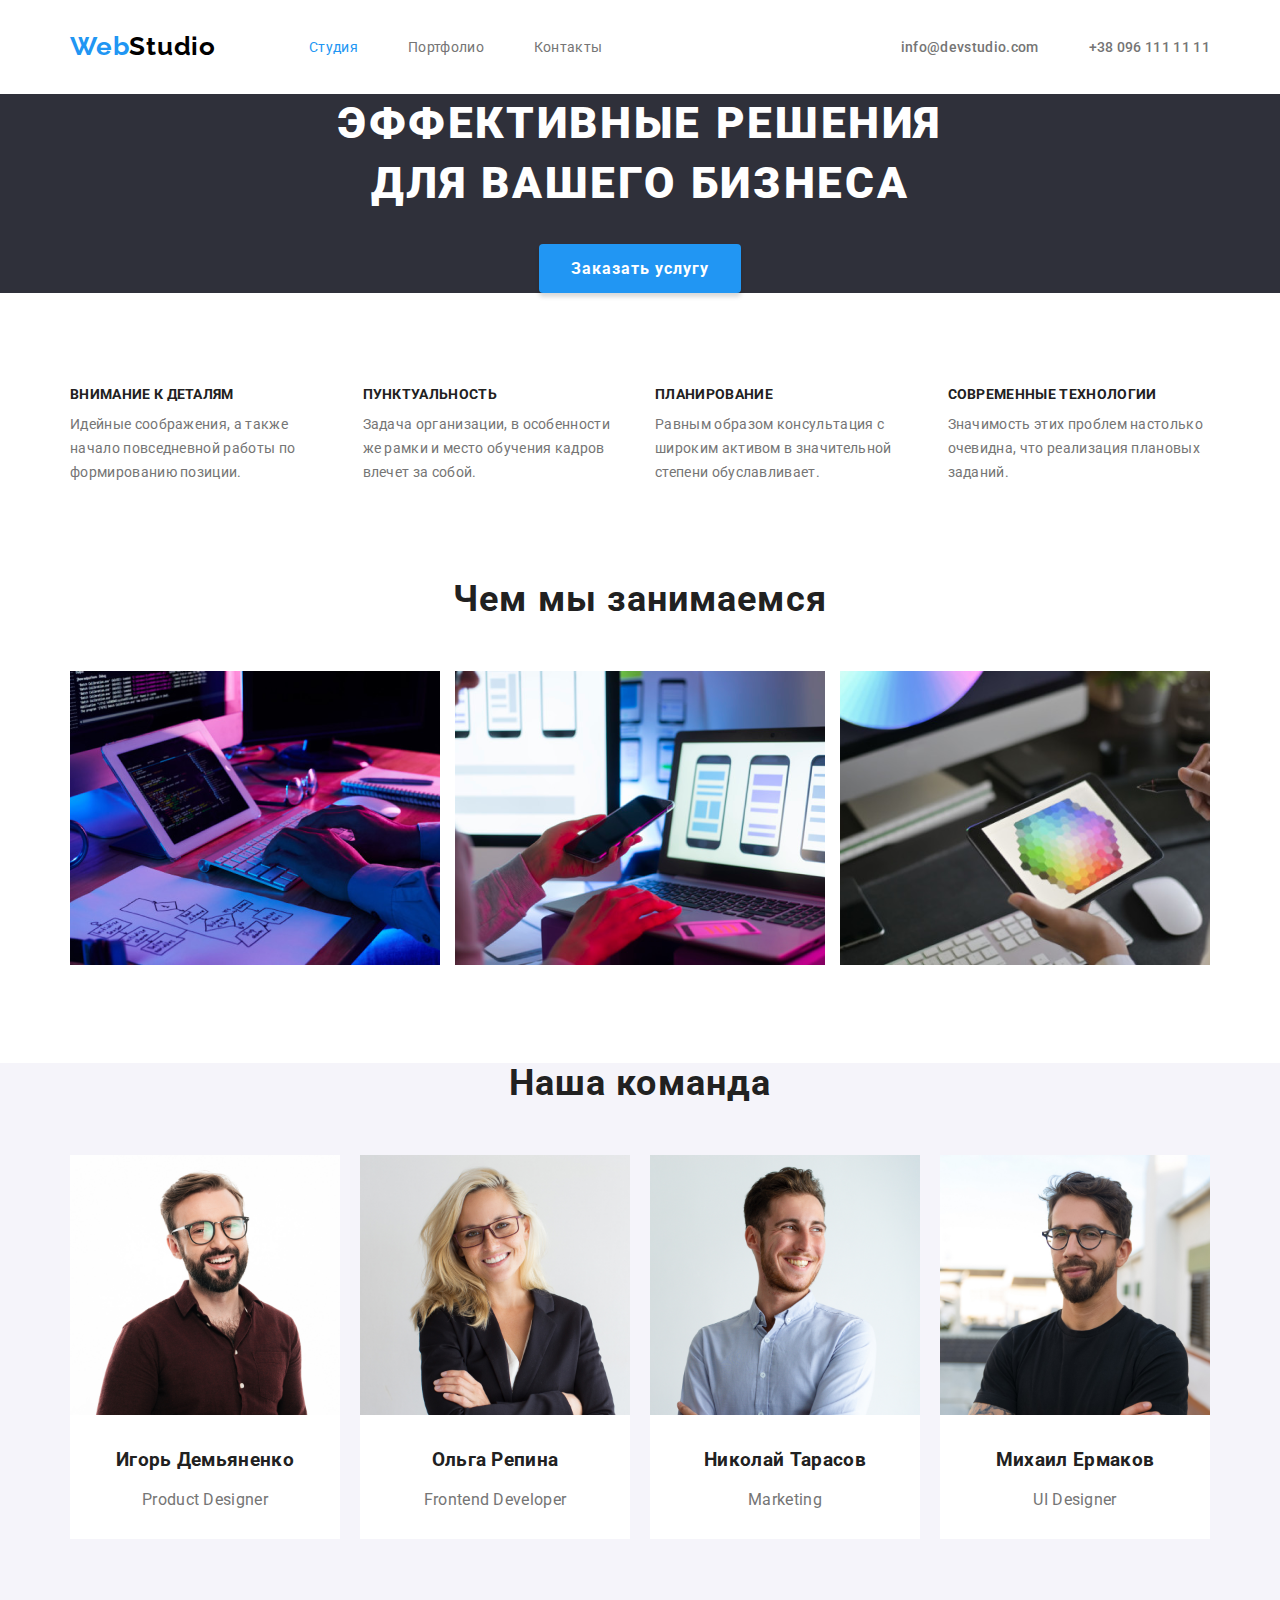
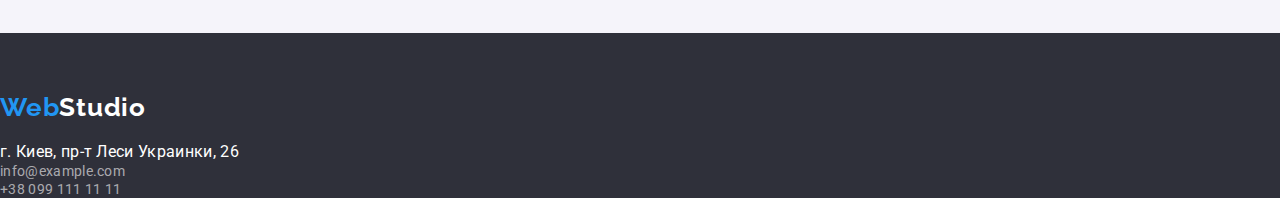
==== index.html @ 0a267958 "Клонирует файлы, добавляет стили, ставит флексы" ====
<!DOCTYPE html>
<html lang="ru">
<head>
    <meta charset="UTF-8">
    <meta name="viewport" content="width=device-width, initial-scale=1.0">
    <title>Главная страница</title>
    <link
    rel="stylesheet"
    href="https://cdnjs.cloudflare.com/ajax/libs/modern-normalize/0.7.0/modern-normalize.min.css"
    />    
    <link href="https://fonts.googleapis.com/css2?family=Raleway:wght@700&family=Roboto:wght@400;500;700;900&display=swap" rel="stylesheet">
    <link rel="stylesheet" href="./css/common.css">
    <link rel="stylesheet" href="./css/style.css">
</head>
<body class="page-body">
    <!-- Шапка сайта -->
    <header class="page-header">
        <nav class="container main-nav">
            <a href="" id="head" lang="en" class="logo">Web<span class="studio-bl">Studio</span></a>
            <ul class="site-nav">
                <li class="list"><a href="" class="link current">Студия</a></li>
                <li class="list"><a href="./portfolio.html" class="link">Портфолио</a></li>
                <li class="list"><a href="./test.html" class="link">Контакты</a></li>
            </ul>
            <ul class="cont-nav">
                <li class="list"><a href="mailto:info@devstudio.com" class="contacts">info@devstudio.com</a></li>
                <li class="list"><a href="tel:+380961111111" class="contacts">+38 096 111 11 11</a></li>
            </ul> 
        </nav>
           
    </header>
    <!-- Основной уникальный контент -->
    <div class="container"></div>
    
    <main>
        <!-- Герой -->
    <section class="hero">
        <h1 class="hero-title">Эффективные решения <br> для вашего бизнеса</h1>
         <div class="btn">
             <a class="hero-button" href="">Заказать услугу</a>
        </div>
    </section>
    <!-- Преимущества -->
    <section class="section container">
            <h2 class="advantages hidden">Наши преимущества</h2>
            <ul class="advantage-list">
                <li class="list">
                    <h3 class="title">Внимание к деталям</h3>
                    <p class="text">Идейные соображения, а также начало повседневной работы по формированию позиции.</p>
                </li>
                <li class="list">
                    <h3 class="title">Пунктуальность</h3>
                    <p class="text">Задача организации, в особенности же рамки и место обучения кадров влечет за собой.</p>
                </li>
                <li class="list">
                    <h3 class="title">Планирование</h3>
                    <p class="text">Равным образом консультация с широким активом в значительной степени обуславливает.</p>
                </li>
                <li class="list">
                    <h3 class="title">Современные технологии</h3>
                    <p class="text">Значимость этих проблем настолько очевидна, что реализация плановых заданий.</p>
                </li>
            </ul>
    </section>
    <!-- Чем мы занимаемся -->
    <section class="section">
        <div class="container">
            <h2 class="section-title">Чем мы занимаемся</h2>
            <ul class="working">
                <li class="list">
                    <img class="working-img" src="./images/чем_мы_занимаемся_1.png" alt="написание кода на клавиатуре" width="370" />
                </li>
                <li class="list">
                    <img class="working-img" src="./images/чем_мы_занимаемся_2.png" alt="человек смотрит в мобильный телефон сидя перед компьютером" width="370" />
                </li>
                <li class="list">
                    <img class="working-img" src="./images/чем_мы_занимаемся_3.png" alt="планшет в руке человека на дисплее палитра цветов" width="370" />
                </li>
            </ul>
        </div>
    </section>
    <!-- Наша команда -->
    <section class="section team">
        <div class="container">
            <h2 class="section-title">Наша команда</h2>
            <ul class="ul">
                <li class="list">
                    <img src="./images/human_1.jpg" alt="фото Игоря" width="270" />
                    <h3 class="team-member">Игорь Демьяненко</h3>
                    <p>Product Designer</p>
                </li>
                <li class="list">
                    <img src="./images/human_2.jpg" alt="фото Ольги" width="270" />
                    <h3 class="team-member">Ольга Репина</h3>
                    <p>Frontend Developer</p>
                </li>
                <li class="list">
                    <img src="./images/human_3.jpg" alt="фото Николая" width="270" />
                    <h3 class="team-member">Николай Тарасов</h3>
                    <p >Marketing</p>
                </li>
                <li class="list">
                    <img src="./images/human_4.jpg" alt="фото Михаила" width="270" />
                    <h3 class="team-member">Михаил Ермаков</h3>
                    <p >UI Designer</p>
                </li>
            </ul>
        </div>
    </section>
    </main>
    <!-- Подвал -->
    <footer class="footer">
        <div>
            <a href="#head" lang="en" class="footer-logo">Web<span class="studio-wh">Studio</span></a>
            <address>
                <p class="footer-address">г. Киев, пр-т Леси Украинки, 26</p>
                <a href="mailto:info@example.com" class="footer-contacts">info@example.com</a><br />
                <a href="tel:+380991111111" class="footer-contacts">+38 099 111 11 11</a>
            </address>
        </div>
    </footer>
</body>
</html>
---- css/common.css ----
:root { 
    --heading-color:#212121;
    --text-color:#757575;
    --accent-color:#2196F3;
    --primary-bg-color: #fff;
    --secondary-bg-color: #F5F4FA;
    --black-color: #000000;
    --footer-color: #2F303A;
    --border-color: #EEEEEE;
}

.page-header {
    color: var(--black-color: #000000)

}

.main-nav { display: flex;
    align-items: center;
    padding: 0;
}

.site-nav {
    display: flex;
    background: var(--primary-bg-color);
    margin: 0;
    margin-left: 93px;
    padding: 0;
}
.site-nav li { margin-right: 50px;}

.site-nav .list:last-child {
    margin: 0px;
}
.site-nav .link {
    padding-top: 32px;
    padding-bottom: 32px;
    color: var (var(--heading-color))
    font-weight: 500;
    font-size: 14px;
    text-decoration: none;
}

.cont-nav {
    display: flex;
    padding: 0;
    margin: 0;
    margin-left: auto;
}
.cont-nav .list + .list {
    margin-left: 50px;
}

.links {
    text-decoration: none;
}
/* .span { color: var(--black-color);} */

.site-nav .link:hover,
.site-nav .link:focus,
.site-nav .link.current,
.portfolio-item:hover,
.portfolio-item:focus
.contacts:hover,
.contacts:focus
 {
    color: var(--accent-color)
}

.site-nav .list {
    display: block;
    padding-top: 32px;
    padding-bottom: 32px; 
}
.contacts { 
    display: block;
    padding-top: 32px;
    padding-bottom: 32px;
    color: var(--text-color);
    font-weight: 500;
    font-size: 14px;
    text-decoration: none;
}

.logo { 
    display: block;
    padding-top: 32px;
    padding-bottom: 32px;
    color: var(--accent-color); 
    text-decoration: none;
    font-family: Raleway, sans-serif;
    letter-spacing: 0.03em;
    font-weight: 700;
    font-size: 26px;
}

.studio-bl { color: var(--black-color) ;}
.studio-wh { color: var(--primary-bg-color);}

/* Footer */
.footer { background: var(--footer-color)}

.footer-address { 
    color: var(--primary-bg-color);
    font-style: normal;
}
.footer-contacts {
    font-style: normal;
    font-weight: normal;
    font-size: 14px;
    line-height: 1.71px;
    text-decoration: none;
    color: rgba(255, 255, 255, 0.6);
}
.footer-contacts:hover,
.footer-contacts:focus {
    color: var(--accent-color);
}
.footer-logo { 
    display: block;
    padding-top: 60px;
    padding-bottom: 20px;
    color: var(--accent-color); 
    text-decoration: none;
    font-family: Raleway, sans-serif;
    letter-spacing: 0.03em;
    font-weight: 700;
    font-size: 26px;
}
---- css/style.css ----
.html {
    
}
*.
*::before,
*::after {
}
.page-body {
    font-family: -apple-system, Roboto, sans-serif;
    letter-spacing: 0.02em;
    background-color: var(--primary-bg-color);
    
}

a {text-decoration: none;}
p { margin: 0;}
.list 
{ list-style: none;
color: var(--text-color)
 }


/* Hero */
.hero {
    text-align: center;
    margin-bottom: 94px;
    background: var(--footer-color);
}

.hero-title { 
    font-weight: 900;
    font-size: 44px;
    line-height: 1.36;
    letter-spacing: 0.06em;
    text-transform: uppercase;
    color: var(--primary-bg-color);
    margin-top: 0;
    margin-bottom: 30px;

}
.hero-button { 
    font-style: normal;
    font-weight: 700;
    font-size: 16px;
    line-height: 1.87;
    letter-spacing: 0.06em;
    text-decoration: none;
}

/* Section */
.section {
    margin-top: 94px;
    outline: 2px;
}
.title {
    margin: 0px 0px 10px;
}

.text { margin: 0;}

.section-title { 
    color: var(--heading-color);
    font-weight: 700;
    font-size: 36px;
    line-height: 1.16;
    text-align: center;
    letter-spacing: 0.03em;
    margin: 0px 0px 50px;    
}
.section.team { 
    background: var(--secondary-bg-color);}

.hidden {
    display: none;
}

.list {
    padding: 0;
    margin: 0;
}
/* Advantages */
.advantage-list { 
    display: flex;
    justify-content: space-around;
    margin: 0;
    padding: 0;}
.advantage-list .title { 
    color: var(--heading-color);
    font-weight: 700;
    font-size: 14px;
    line-height: 1.14;
    text-transform: uppercase; 
    }
.advantage-list .text { 
    color: var(--text-color);
    font-size: 14px;
    line-height: 1.71;
}

.advantage-list .list {
    width: 270px;
    margin-left: 30px;
}
.advantage-list .list:first-child {
    margin-left: 0px;
}



/* Buttons */ 
.hero-button {
    display: inline-block;
    margin-left: auto;
    margin-right: auto;
    padding-top: 10px;
    padding-bottom: 10px;
    padding-left: 32px;
    padding-right: 32px;
    border-radius: 4px;
    color: var(--primary-bg-color);
    background: var(--accent-color);
    box-shadow: 0px 4px 4px rgba(0, 0, 0, 0.15);
}
.hero-button:hover,
.hero-button:focus {
    background-color: var(--primary-bg-color)
    color: var(--accent-color)
}

/* Чем мы занимаемся */

.working {
    display: flex;
    justify-content: space-between;
    padding: 0;
}

/* Наша команда */
.ul {
    display: flex;
    justify-content: space-between;
    padding: 0;
    padding-bottom: 94px;
    margin: 0;
}
.ul .list {
    width: 270;
    background-color: var(--primary-bg-color);
    text-align: center;
    padding-bottom: 30px;
}

.team-member { 
    color: var(--heading-color);
    margin: 0px 0px 10px;
    padding-top: 30px;
    padding-bottom: 10px;}



/* Portfolio */

.main-port {
    margin-top: 94px;
}
.portfolio-link {
    display: inline-block;
    padding: 20;
    font-style: normal;
    font-weight: 500;
    font-size: 16px;
    line-height: 1.62;
    color: #212121;
    text-decoration: none;
    background-color: #F5F4FA;;
    
}
.portfolio-link:hover,
.portfolio-link:focus,
.portfolio-item:hover,
.portfolio-item:focus {
    color: var(--primary-bg-color);
    background-color: var(--accent-color);
}

.portfolio-list .item:not(:first-child) {
    margin-left: 8px;
}
.portfolio-item {
    border-color: transparent;
    border-radius: 4px;
    background-color: var(--secondary-bg-color);
    padding: 6px 22px;
}


.portfolio-list { 
    display: flex;
    justify-content: center;
    list-style: none;
    margin: 0;
}


.works {
    display: flex;
    flex-wrap: wrap;
    justify-content: space-between;
    padding: 0px;
    list-style: none;
    margin: 34px 0px 0px;
}

.worklist {text-decoration: none;}
.worklist-title {
    font-weight: 700;
    font-size: 18px;
    /* identical to box height, or 200% */
    letter-spacing: 0.06em;
    color: var(--heading-color);
    margin: 20px 0px 0px 24px;
}
.worklist-text {
    font-weight: 400;
    font-size: 16px;
    letter-spacing: 0.03em;
    color: var(--text-color);
    margin: 4px 0px 20px 24px;
}

.worklist {
    /* width: 370px; */
    width: calc((100%-60px) / 3.16);
    margin-bottom: 30px;
    border: 1px solid var(--border-color)
    
    /* margin-right: 30px; */
}
.worklist:nth-child(3n) {
    margin-right: 0;
}

/* Positions */

.container {
    margin-left: auto;
    margin-right: auto;
    width: 1170px;
    padding-right: 15px;
    padding-left: 15px;
}
.port-container {
    margin-left: auto;
    margin-right: auto;
    margin-bottom: 60px;
    width: 1170px;
}
.port-container:nth-last-child(-n+3) {
    margin-bottom: 0;
}
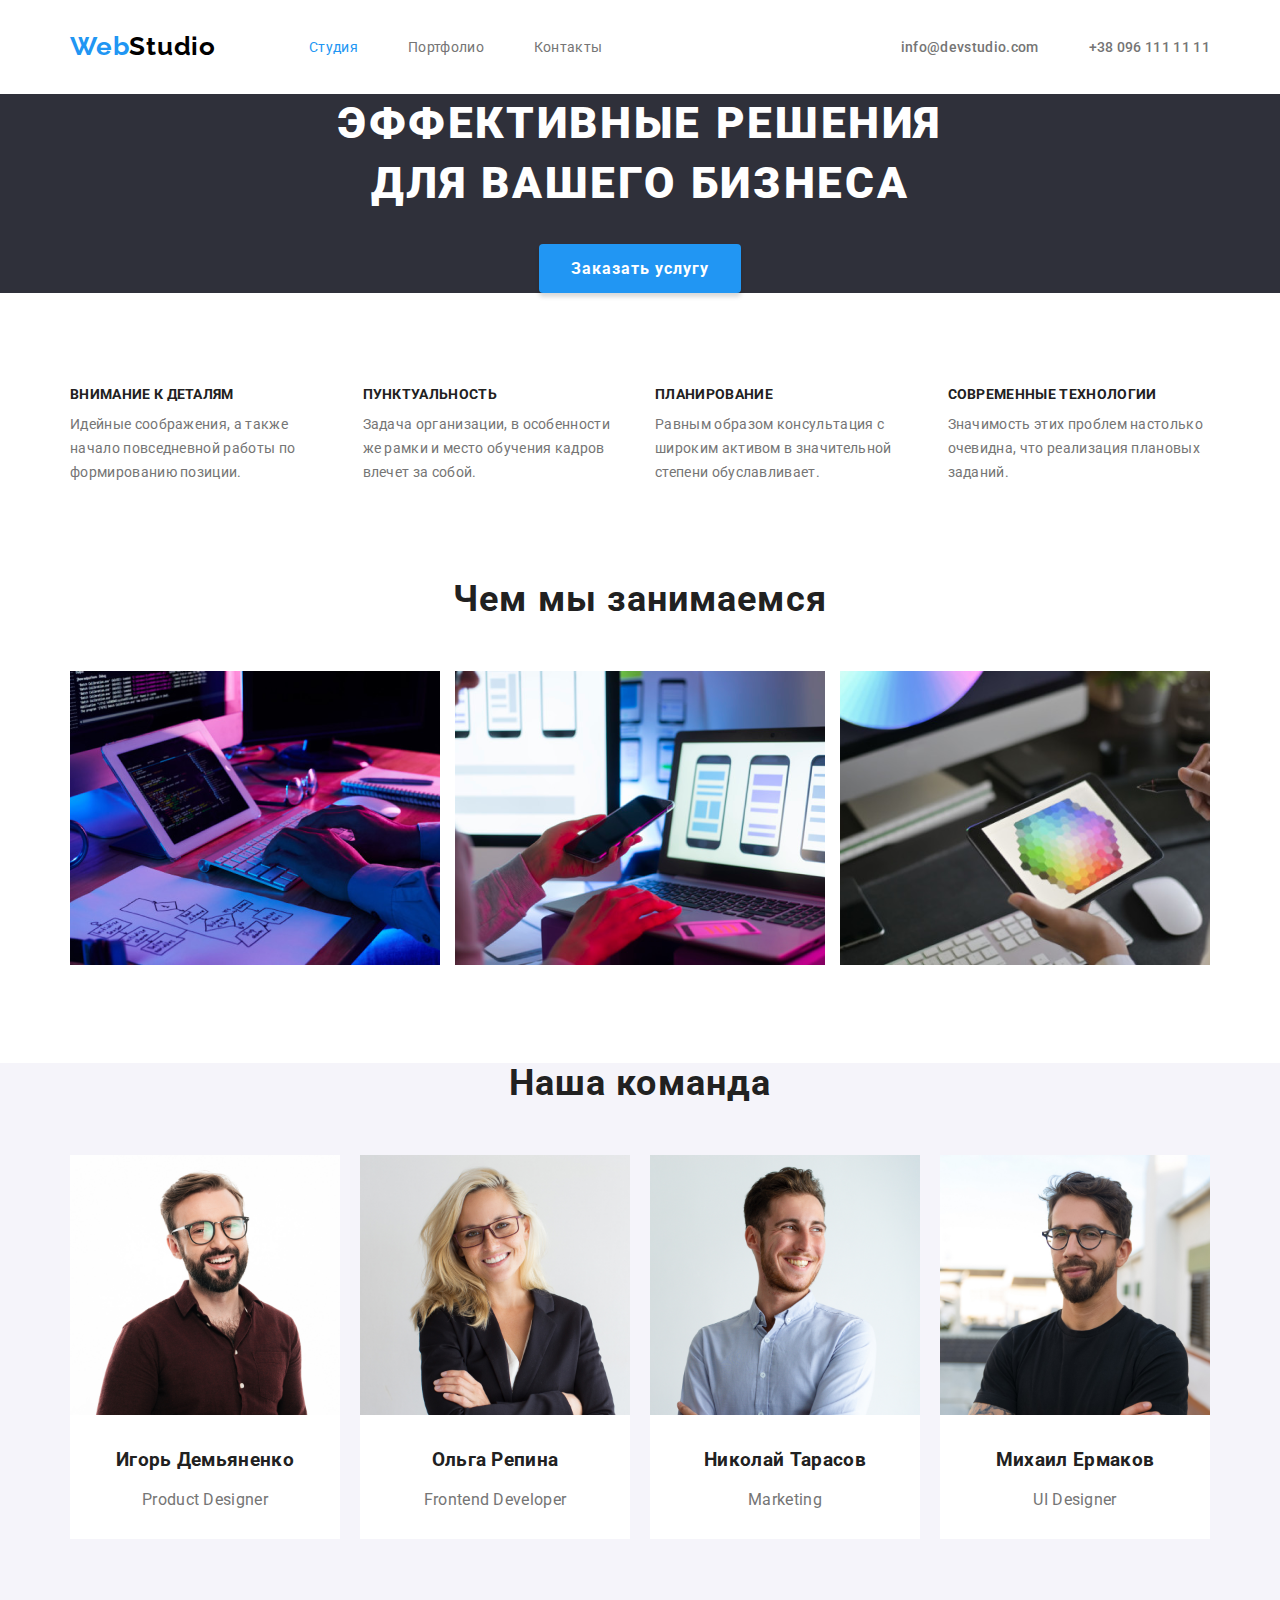
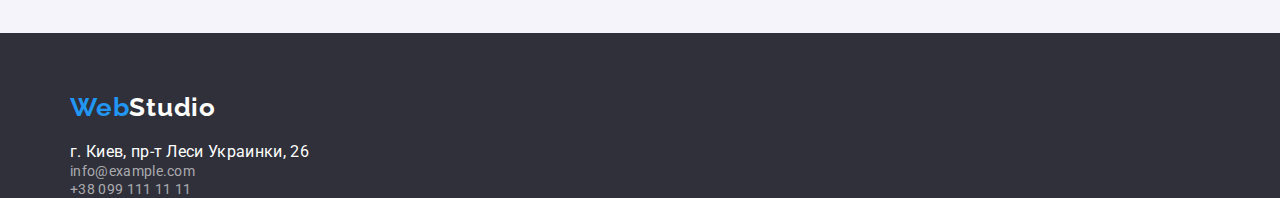
==== commit 186e066b: "Фиксит ошибки с ховером и футером" ====
--- a/index.html
+++ b/index.html
@@ -23,8 +23,8 @@
                 <li class="list"><a href="./test.html" class="link">Контакты</a></li>
             </ul>
             <ul class="cont-nav">
-                <li class="list"><a href="mailto:info@devstudio.com" class="contacts">info@devstudio.com</a></li>
-                <li class="list"><a href="tel:+380961111111" class="contacts">+38 096 111 11 11</a></li>
+                <li class="list"><a href="mailto:info@devstudio.com" class="header-contacts">info@devstudio.com</a></li>
+                <li class="list"><a href="tel:+380961111111" class="header-contacts">+38 096 111 11 11</a></li>
             </ul> 
         </nav>
            
@@ -110,14 +110,14 @@
     </main>
     <!-- Подвал -->
     <footer class="footer">
-        <div>
+        <div class="container">   
             <a href="#head" lang="en" class="footer-logo">Web<span class="studio-wh">Studio</span></a>
             <address>
                 <p class="footer-address">г. Киев, пр-т Леси Украинки, 26</p>
                 <a href="mailto:info@example.com" class="footer-contacts">info@example.com</a><br />
                 <a href="tel:+380991111111" class="footer-contacts">+38 099 111 11 11</a>
             </address>
-        </div>
+        </div> 
     </footer>
 </body>
 </html>
--- a/css/common.css
+++ b/css/common.css
@@ -59,10 +59,8 @@
 .site-nav .link:focus,
 .site-nav .link.current,
 .portfolio-item:hover,
-.portfolio-item:focus
-.contacts:hover,
-.contacts:focus
- {
+.portfolio-item:focus 
+{
     color: var(--accent-color)
 }
 
@@ -71,7 +69,7 @@
     padding-top: 32px;
     padding-bottom: 32px; 
 }
-.contacts { 
+/* .contacts { 
     display: block;
     padding-top: 32px;
     padding-bottom: 32px;
@@ -79,6 +77,19 @@
     font-weight: 500;
     font-size: 14px;
     text-decoration: none;
+} */
+.header-contacts {
+    display: block;
+    padding-top: 32px;
+    padding-bottom: 32px;
+    color: var(--text-color);
+    font-weight: 500;
+    font-size: 14px;
+    text-decoration: none;
+}
+.header-contacts:hover,
+.header-contacts:focus {
+    color: var(--accent-color);
 }
 
 .logo { 
--- a/css/style.css
+++ b/css/style.css
@@ -10,7 +10,6 @@
     font-family: -apple-system, Roboto, sans-serif;
     letter-spacing: 0.02em;
     background-color: var(--primary-bg-color);
-    
 }
 
 a {text-decoration: none;}
@@ -19,7 +18,6 @@
 { list-style: none;
 color: var(--text-color)
  }
-
 
 /* Hero */
 .hero {
@@ -37,8 +35,8 @@
     color: var(--primary-bg-color);
     margin-top: 0;
     margin-bottom: 30px;
-
-}
+}
+
 .hero-button { 
     font-style: normal;
     font-weight: 700;
@@ -194,14 +192,12 @@
     padding: 6px 22px;
 }
 
-
 .portfolio-list { 
     display: flex;
     justify-content: center;
     list-style: none;
     margin: 0;
 }
-
 
 .works {
     display: flex;
@@ -241,7 +237,7 @@
     margin-right: 0;
 }
 
-/* Positions */
+/* Контейнеры */
 
 .container {
     margin-left: auto;
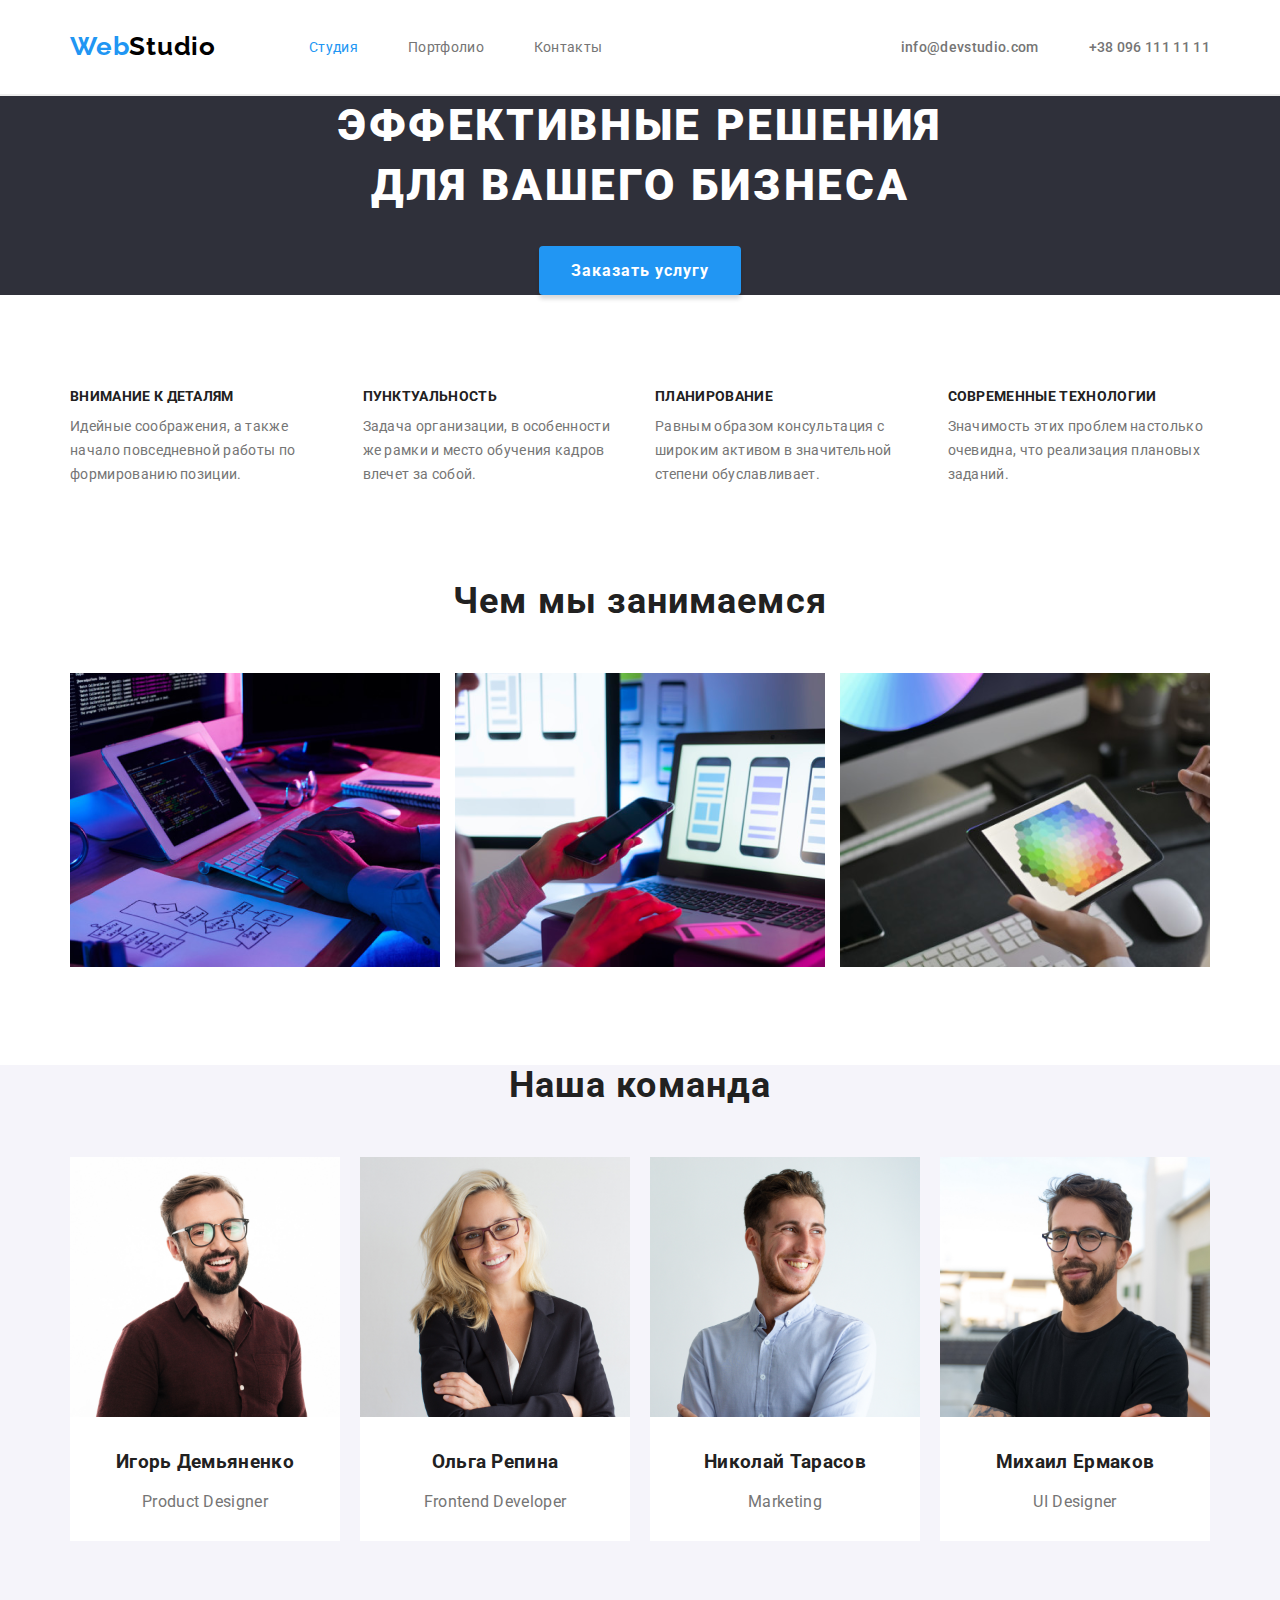
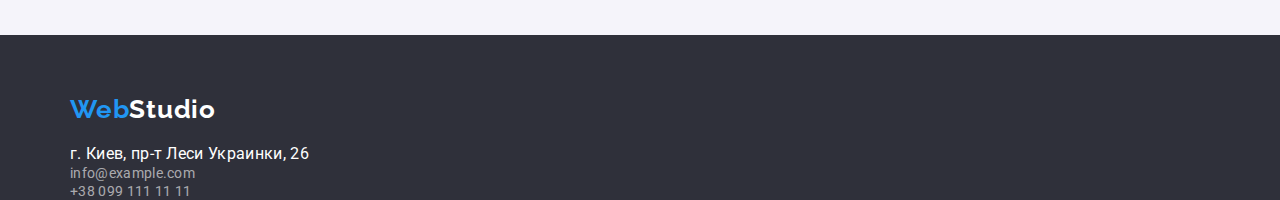
==== commit 8b7791af: "корректирует что-то в хедере" ====
--- a/index.html
+++ b/index.html
@@ -14,20 +14,21 @@
 </head>
 <body class="page-body">
     <!-- Шапка сайта -->
-    <header class="page-header">
-        <nav class="container main-nav">
-            <a href="" id="head" lang="en" class="logo">Web<span class="studio-bl">Studio</span></a>
-            <ul class="site-nav">
-                <li class="list"><a href="" class="link current">Студия</a></li>
-                <li class="list"><a href="./portfolio.html" class="link">Портфолио</a></li>
-                <li class="list"><a href="./test.html" class="link">Контакты</a></li>
-            </ul>
-            <ul class="cont-nav">
-                <li class="list"><a href="mailto:info@devstudio.com" class="header-contacts">info@devstudio.com</a></li>
-                <li class="list"><a href="tel:+380961111111" class="header-contacts">+38 096 111 11 11</a></li>
-            </ul> 
-        </nav>
-           
+    <header class="">
+        <div class="page-header">
+            <nav class="container main-nav">
+                <a href="" id="head" lang="en" class="logo">Web<span class="studio-bl">Studio</span></a>
+                <ul class="site-nav">
+                    <li class="list"><a href="" class="link current">Студия</a></li>
+                    <li class="list"><a href="./portfolio.html" class="link">Портфолио</a></li>
+                    <li class="list"><a href="./test.html" class="link">Контакты</a></li>
+                </ul>
+                <ul class="cont-nav">
+                    <li class="list"><a href="mailto:info@devstudio.com" class="header-contacts">info@devstudio.com</a></li>
+                    <li class="list"><a href="tel:+380961111111" class="header-contacts">+38 096 111 11 11</a></li>
+                </ul> 
+            </nav>
+        </div> 
     </header>
     <!-- Основной уникальный контент -->
     <div class="container"></div>
--- a/css/common.css
+++ b/css/common.css
@@ -10,13 +10,17 @@
 }
 
 .page-header {
-    color: var(--black-color: #000000)
-
+    color: var(--black-color: #000000);
+    border-bottom: 2px solid var(--border-color);
+    /* border-bottom-width: 3px;
+    border-style: solid;
+    border-color: var(--heading-color) */
 }
 
 .main-nav { display: flex;
     align-items: center;
     padding: 0;
+    
 }
 
 .site-nav {
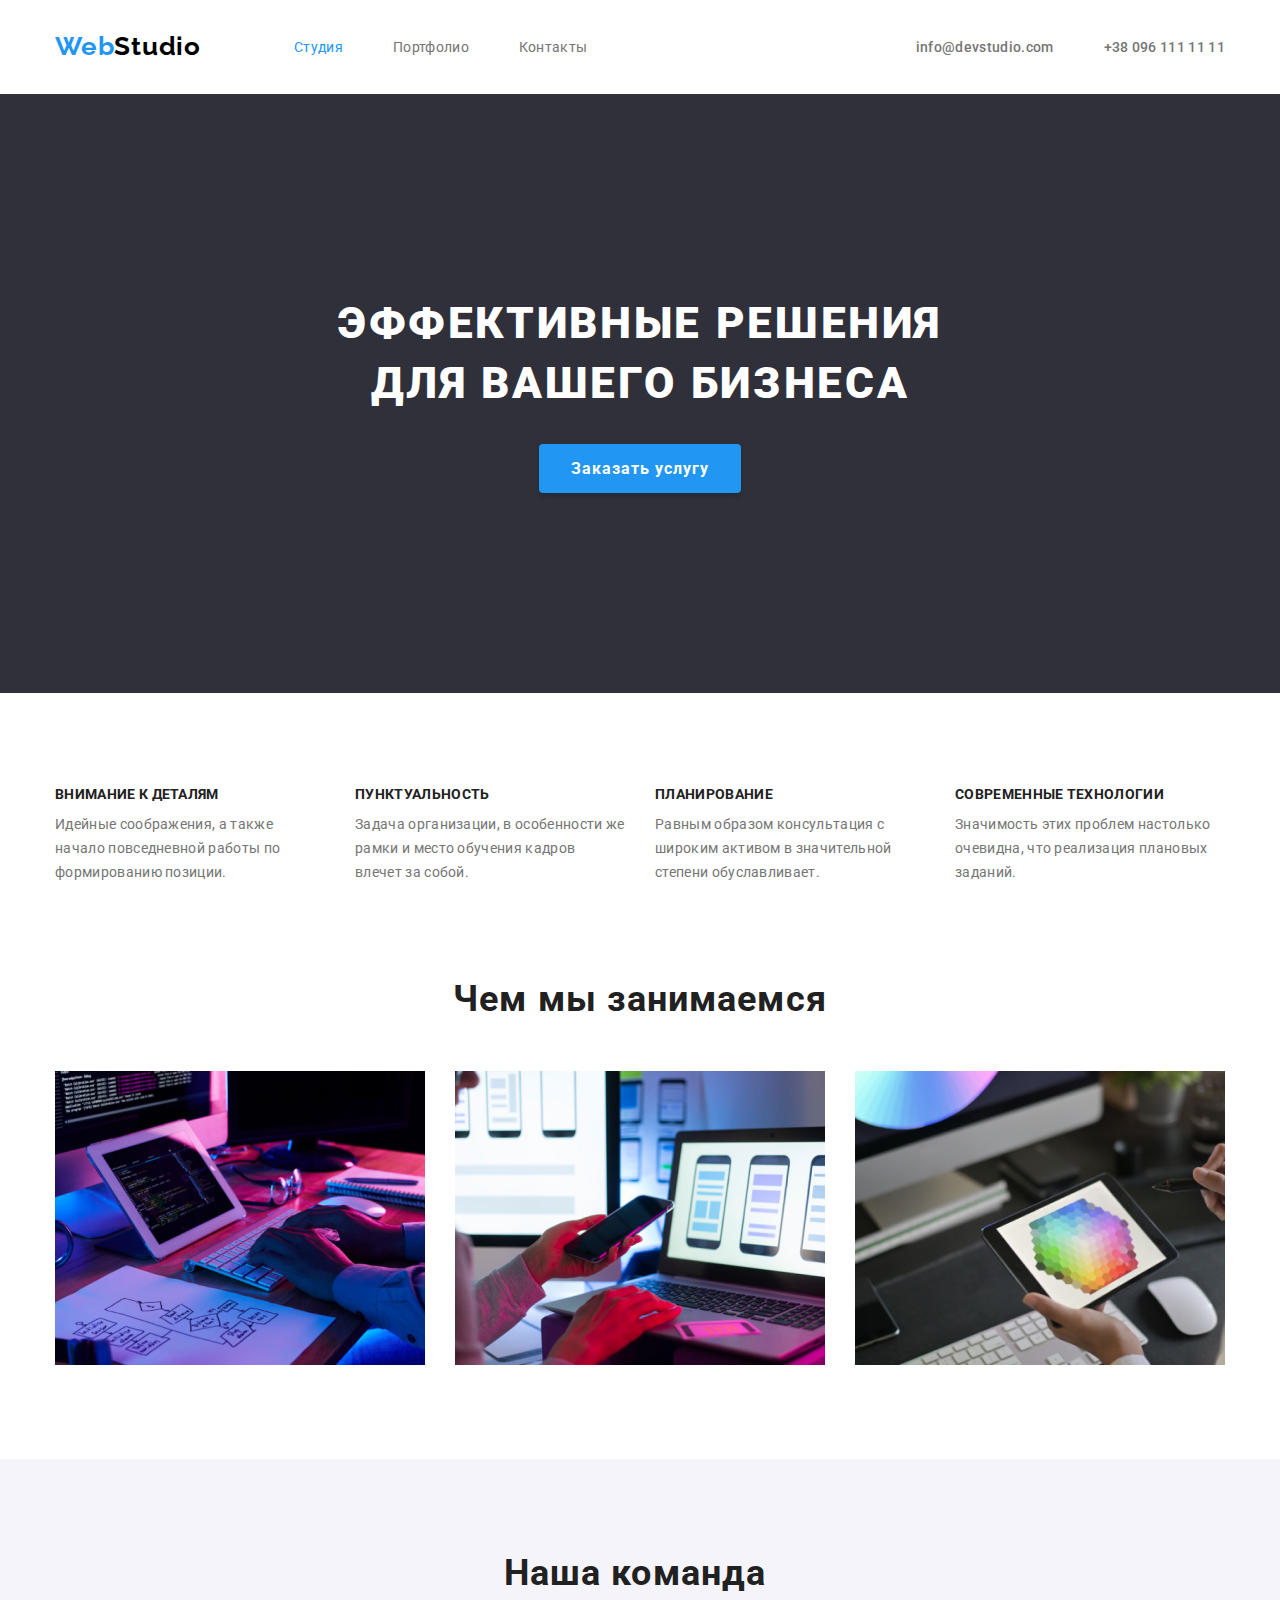
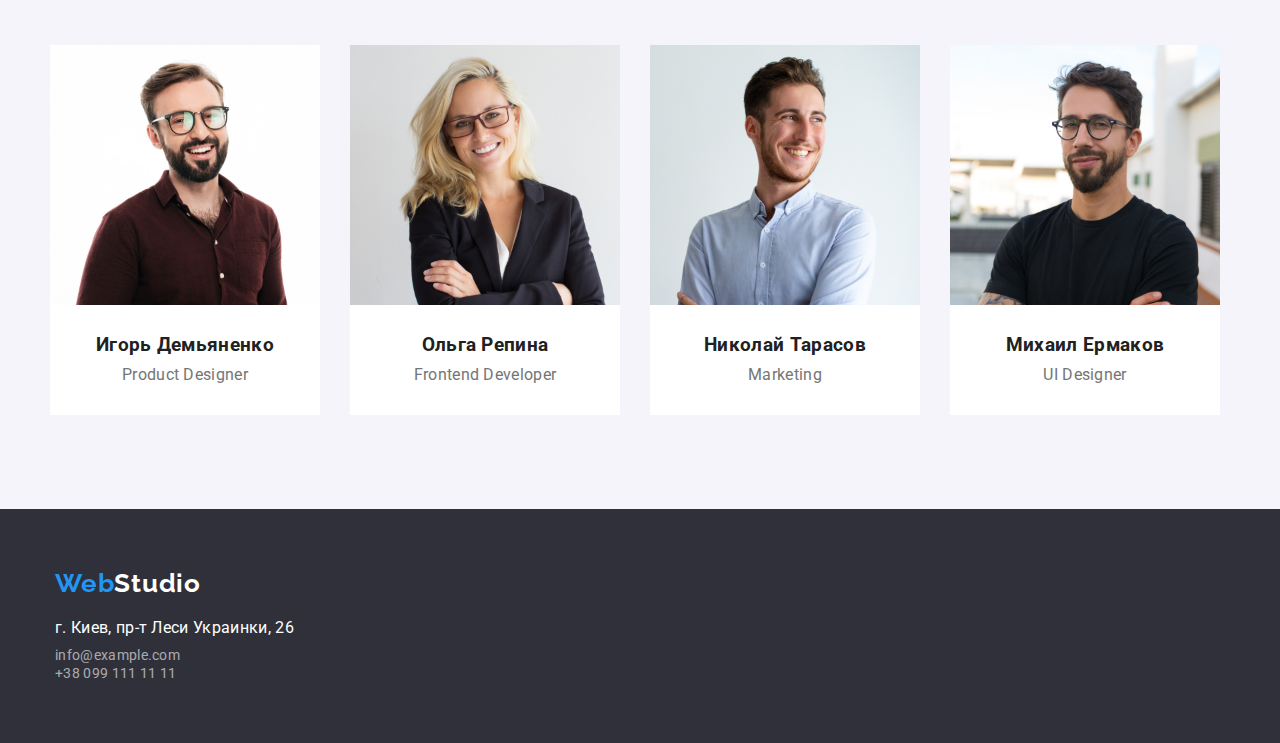
==== commit 9e4d90af: "Вносит коррективы в дз 3 после проверки" ====
--- a/index.html
+++ b/index.html
@@ -31,84 +31,83 @@
         </div> 
     </header>
     <!-- Основной уникальный контент -->
-    <div class="container"></div>
     
-    <main>
-        <!-- Герой -->
-    <section class="hero">
-        <h1 class="hero-title">Эффективные решения <br> для вашего бизнеса</h1>
-         <div class="btn">
-             <a class="hero-button" href="">Заказать услугу</a>
-        </div>
-    </section>
-    <!-- Преимущества -->
-    <section class="section container">
-            <h2 class="advantages hidden">Наши преимущества</h2>
-            <ul class="advantage-list">
-                <li class="list">
-                    <h3 class="title">Внимание к деталям</h3>
-                    <p class="text">Идейные соображения, а также начало повседневной работы по формированию позиции.</p>
-                </li>
-                <li class="list">
-                    <h3 class="title">Пунктуальность</h3>
-                    <p class="text">Задача организации, в особенности же рамки и место обучения кадров влечет за собой.</p>
-                </li>
-                <li class="list">
-                    <h3 class="title">Планирование</h3>
-                    <p class="text">Равным образом консультация с широким активом в значительной степени обуславливает.</p>
-                </li>
-                <li class="list">
-                    <h3 class="title">Современные технологии</h3>
-                    <p class="text">Значимость этих проблем настолько очевидна, что реализация плановых заданий.</p>
-                </li>
-            </ul>
-    </section>
-    <!-- Чем мы занимаемся -->
-    <section class="section">
-        <div class="container">
-            <h2 class="section-title">Чем мы занимаемся</h2>
-            <ul class="working">
-                <li class="list">
-                    <img class="working-img" src="./images/чем_мы_занимаемся_1.png" alt="написание кода на клавиатуре" width="370" />
-                </li>
-                <li class="list">
-                    <img class="working-img" src="./images/чем_мы_занимаемся_2.png" alt="человек смотрит в мобильный телефон сидя перед компьютером" width="370" />
-                </li>
-                <li class="list">
-                    <img class="working-img" src="./images/чем_мы_занимаемся_3.png" alt="планшет в руке человека на дисплее палитра цветов" width="370" />
-                </li>
-            </ul>
-        </div>
-    </section>
-    <!-- Наша команда -->
-    <section class="section team">
-        <div class="container">
-            <h2 class="section-title">Наша команда</h2>
-            <ul class="ul">
-                <li class="list">
-                    <img src="./images/human_1.jpg" alt="фото Игоря" width="270" />
-                    <h3 class="team-member">Игорь Демьяненко</h3>
-                    <p>Product Designer</p>
-                </li>
-                <li class="list">
-                    <img src="./images/human_2.jpg" alt="фото Ольги" width="270" />
-                    <h3 class="team-member">Ольга Репина</h3>
-                    <p>Frontend Developer</p>
-                </li>
-                <li class="list">
-                    <img src="./images/human_3.jpg" alt="фото Николая" width="270" />
-                    <h3 class="team-member">Николай Тарасов</h3>
-                    <p >Marketing</p>
-                </li>
-                <li class="list">
-                    <img src="./images/human_4.jpg" alt="фото Михаила" width="270" />
-                    <h3 class="team-member">Михаил Ермаков</h3>
-                    <p >UI Designer</p>
-                </li>
-            </ul>
-        </div>
-    </section>
-    </main>
+        <main>
+            <!-- Герой -->
+        <section class="hero">
+            <h1 class="hero-title">Эффективные решения <br> для вашего бизнеса</h1>
+            <div class="btn">
+                <a class="hero-button" href="">Заказать услугу</a>
+            </div>
+        </section>
+        <!-- Преимущества -->
+        <section class="section container">
+                <h2 class="advantages hidden">Наши преимущества</h2>
+                <ul class="advantage-list">
+                    <li class="list">
+                        <h3 class="title">Внимание к деталям</h3>
+                        <p class="text">Идейные соображения, а также начало повседневной работы по формированию позиции.</p>
+                    </li>
+                    <li class="list">
+                        <h3 class="title">Пунктуальность</h3>
+                        <p class="text">Задача организации, в особенности же рамки и место обучения кадров влечет за собой.</p>
+                    </li>
+                    <li class="list">
+                        <h3 class="title">Планирование</h3>
+                        <p class="text">Равным образом консультация с широким активом в значительной степени обуславливает.</p>
+                    </li>
+                    <li class="list">
+                        <h3 class="title">Современные технологии</h3>
+                        <p class="text">Значимость этих проблем настолько очевидна, что реализация плановых заданий.</p>
+                    </li>
+                </ul>
+        </section>
+        <!-- Чем мы занимаемся -->
+        <section class="section container">
+            <!-- <div class="container"> -->
+                <h2 class="section-title">Чем мы занимаемся</h2>
+                <ul class="working">
+                    <li class="list">
+                        <img class="working-img" src="./images/чем_мы_занимаемся_1.png" alt="написание кода на клавиатуре" width="370" />
+                    </li>
+                    <li class="list">
+                        <img class="working-img" src="./images/чем_мы_занимаемся_2.png" alt="человек смотрит в мобильный телефон сидя перед компьютером" width="370" />
+                    </li>
+                    <li class="list">
+                        <img class="working-img" src="./images/чем_мы_занимаемся_3.png" alt="планшет в руке человека на дисплее палитра цветов" width="370" />
+                    </li>
+                </ul>
+            <!-- </div> -->
+        </section>
+        <!-- Наша команда -->
+        <section class="section team">
+            <div class="container">
+                <h2 class="section-title">Наша команда</h2>
+                <ul class="ul">
+                    <li class="list">
+                        <img src="./images/human_1.jpg" alt="фото Игоря" width="270" />
+                        <h3 class="team-member">Игорь Демьяненко</h3>
+                        <p class="position">Product Designer</p>
+                    </li>
+                    <li class="list">
+                        <img src="./images/human_2.jpg" alt="фото Ольги" width="270" />
+                        <h3 class="team-member">Ольга Репина</h3>
+                        <p class="position">Frontend Developer</p>
+                    </li>
+                    <li class="list">
+                        <img src="./images/human_3.jpg" alt="фото Николая" width="270" />
+                        <h3 class="team-member">Николай Тарасов</h3>
+                        <p  class="position">Marketing</p>
+                    </li>
+                    <li class="list">
+                        <img src="./images/human_4.jpg" alt="фото Михаила" width="270" />
+                        <h3 class="team-member">Михаил Ермаков</h3>
+                        <p  class="position">UI Designer</p>
+                    </li>
+                </ul>
+            </div>
+        </section>
+        </main>
     <!-- Подвал -->
     <footer class="footer">
         <div class="container">   
--- a/css/common.css
+++ b/css/common.css
@@ -11,10 +11,14 @@
 
 .page-header {
     color: var(--black-color: #000000);
-    border-bottom: 2px solid var(--border-color);
     /* border-bottom-width: 3px;
     border-style: solid;
     border-color: var(--heading-color) */
+}
+
+.page-header.portfolio {
+    color: var(--black-color: #000000);
+    border-bottom: 2px solid var(--border-color);
 }
 
 .main-nav { display: flex;
@@ -63,7 +67,9 @@
 .site-nav .link:focus,
 .site-nav .link.current,
 .portfolio-item:hover,
-.portfolio-item:focus 
+.portfolio-item:focus,
+.header-contacts:hover,
+.header-contacts:focus 
 {
     color: var(--accent-color)
 }
@@ -84,17 +90,16 @@
 } */
 .header-contacts {
     display: block;
-    padding-top: 32px;
-    padding-bottom: 32px;
+    padding: 32px 0px;
     color: var(--text-color);
     font-weight: 500;
     font-size: 14px;
     text-decoration: none;
 }
-.header-contacts:hover,
+/* .header-contacts:hover,
 .header-contacts:focus {
     color: var(--accent-color);
-}
+} */
 
 .logo { 
     display: block;
@@ -112,11 +117,15 @@
 .studio-wh { color: var(--primary-bg-color);}
 
 /* Footer */
-.footer { background: var(--footer-color)}
+.footer { background: var(--footer-color);
+    padding-top: 60px;
+    padding-bottom: 60px;
+    }
 
 .footer-address { 
     color: var(--primary-bg-color);
     font-style: normal;
+    padding-bottom: 9px;
 }
 .footer-contacts {
     font-style: normal;
@@ -125,15 +134,20 @@
     line-height: 1.71px;
     text-decoration: none;
     color: rgba(255, 255, 255, 0.6);
+    margin-bottom: 9px;
 }
+
+.footer-contacts:last-child {
+    margin: 0;
+}
+
 .footer-contacts:hover,
 .footer-contacts:focus {
     color: var(--accent-color);
 }
 .footer-logo { 
     display: block;
-    padding-top: 60px;
-    padding-bottom: 20px;
+    margin-bottom: 20px;
     color: var(--accent-color); 
     text-decoration: none;
     font-family: Raleway, sans-serif;
--- a/css/style.css
+++ b/css/style.css
@@ -10,20 +10,24 @@
     font-family: -apple-system, Roboto, sans-serif;
     letter-spacing: 0.02em;
     background-color: var(--primary-bg-color);
+    margin: 0;
 }
 
 a {text-decoration: none;}
 p { margin: 0;}
+img { display: block;}
 .list 
 { list-style: none;
 color: var(--text-color)
  }
+ 
 
 /* Hero */
 .hero {
     text-align: center;
-    margin-bottom: 94px;
     background: var(--footer-color);
+    padding-top: 200px;
+    padding-bottom: 200px;
 }
 
 .hero-title { 
@@ -48,7 +52,9 @@
 
 /* Section */
 .section {
-    margin-top: 94px;
+    padding-top: 94px;
+    padding-right: 10px;
+    padding-left: auto;
     outline: 2px;
 }
 .title {
@@ -66,11 +72,19 @@
     letter-spacing: 0.03em;
     margin: 0px 0px 50px;    
 }
-.section.team { 
-    background: var(--secondary-bg-color);}
+.team { 
+    background: var(--secondary-bg-color);
+    padding-bottom: 94px;}
 
 .hidden {
-    display: none;
+    position: absolute;
+    width: 1px;
+    height: 1px;
+    margin: -1px;
+    border: 0;
+    padding: 0;
+    clip: rect(0 0 0 0);
+    overflow: hidden;
 }
 
 .list {
@@ -111,10 +125,7 @@
     display: inline-block;
     margin-left: auto;
     margin-right: auto;
-    padding-top: 10px;
-    padding-bottom: 10px;
-    padding-left: 32px;
-    padding-right: 32px;
+    padding: 10px 32px;
     border-radius: 4px;
     color: var(--primary-bg-color);
     background: var(--accent-color);
@@ -130,37 +141,47 @@
 
 .working {
     display: flex;
-    justify-content: space-between;
-    padding: 0;
+    padding: 0;
+    padding-bottom: 94px;
+    margin: 0;
+}
+.working .list:not(:last-child) {
+    margin-right: 30px;
 }
 
 /* Наша команда */
 .ul {
     display: flex;
-    justify-content: space-between;
-    padding: 0;
-    padding-bottom: 94px;
-    margin: 0;
+    padding: 0;
+    margin: 0;
+}
+
+.ul .list:not(:last-child) {
+    margin-right: 30px;
 }
 .ul .list {
-    width: 270;
+    width: 270px;
     background-color: var(--primary-bg-color);
     text-align: center;
+}
+
+.team-member { 
+    color: var(--heading-color);
+    margin: 0px 0px 10px;
+    margin-top: 30px;
+    margin-bottom: 10px;
+}
+
+.position {
     padding-bottom: 30px;
 }
 
-.team-member { 
-    color: var(--heading-color);
-    margin: 0px 0px 10px;
-    padding-top: 30px;
-    padding-bottom: 10px;}
-
 
 
 /* Portfolio */
 
 .main-port {
-    margin-top: 94px;
+    padding-top: 94px;
 }
 .portfolio-link {
     display: inline-block;
@@ -197,18 +218,27 @@
     justify-content: center;
     list-style: none;
     margin: 0;
+    padding: 0;
 }
 
 .works {
     display: flex;
     flex-wrap: wrap;
-    justify-content: space-between;
     padding: 0px;
     list-style: none;
     margin: 34px 0px 0px;
 }
 
 .worklist {text-decoration: none;}
+
+.worklist:nth-child(3n) {
+    margin-right: 30px;
+}
+
+.worklist:nth-last-child(-n+3) {
+    margin-bottom: 0px;
+}
+
 .worklist-title {
     font-weight: 700;
     font-size: 18px;
@@ -226,10 +256,11 @@
 }
 
 .worklist {
-    /* width: 370px; */
-    width: calc((100%-60px) / 3.16);
+    width: 370px;
+    /* width: calc((100%-60px) / 3.19); */
     margin-bottom: 30px;
-    border: 1px solid var(--border-color)
+    margin-right: 30px;
+    outline: 1px solid var(--border-color)
     
     /* margin-right: 30px; */
 }
@@ -242,14 +273,14 @@
 .container {
     margin-left: auto;
     margin-right: auto;
-    width: 1170px;
+    width: 1200px;
     padding-right: 15px;
     padding-left: 15px;
 }
 .port-container {
     margin-left: auto;
     margin-right: auto;
-    margin-bottom: 60px;
+    padding-bottom: 94px;
     width: 1170px;
 }
 .port-container:nth-last-child(-n+3) {
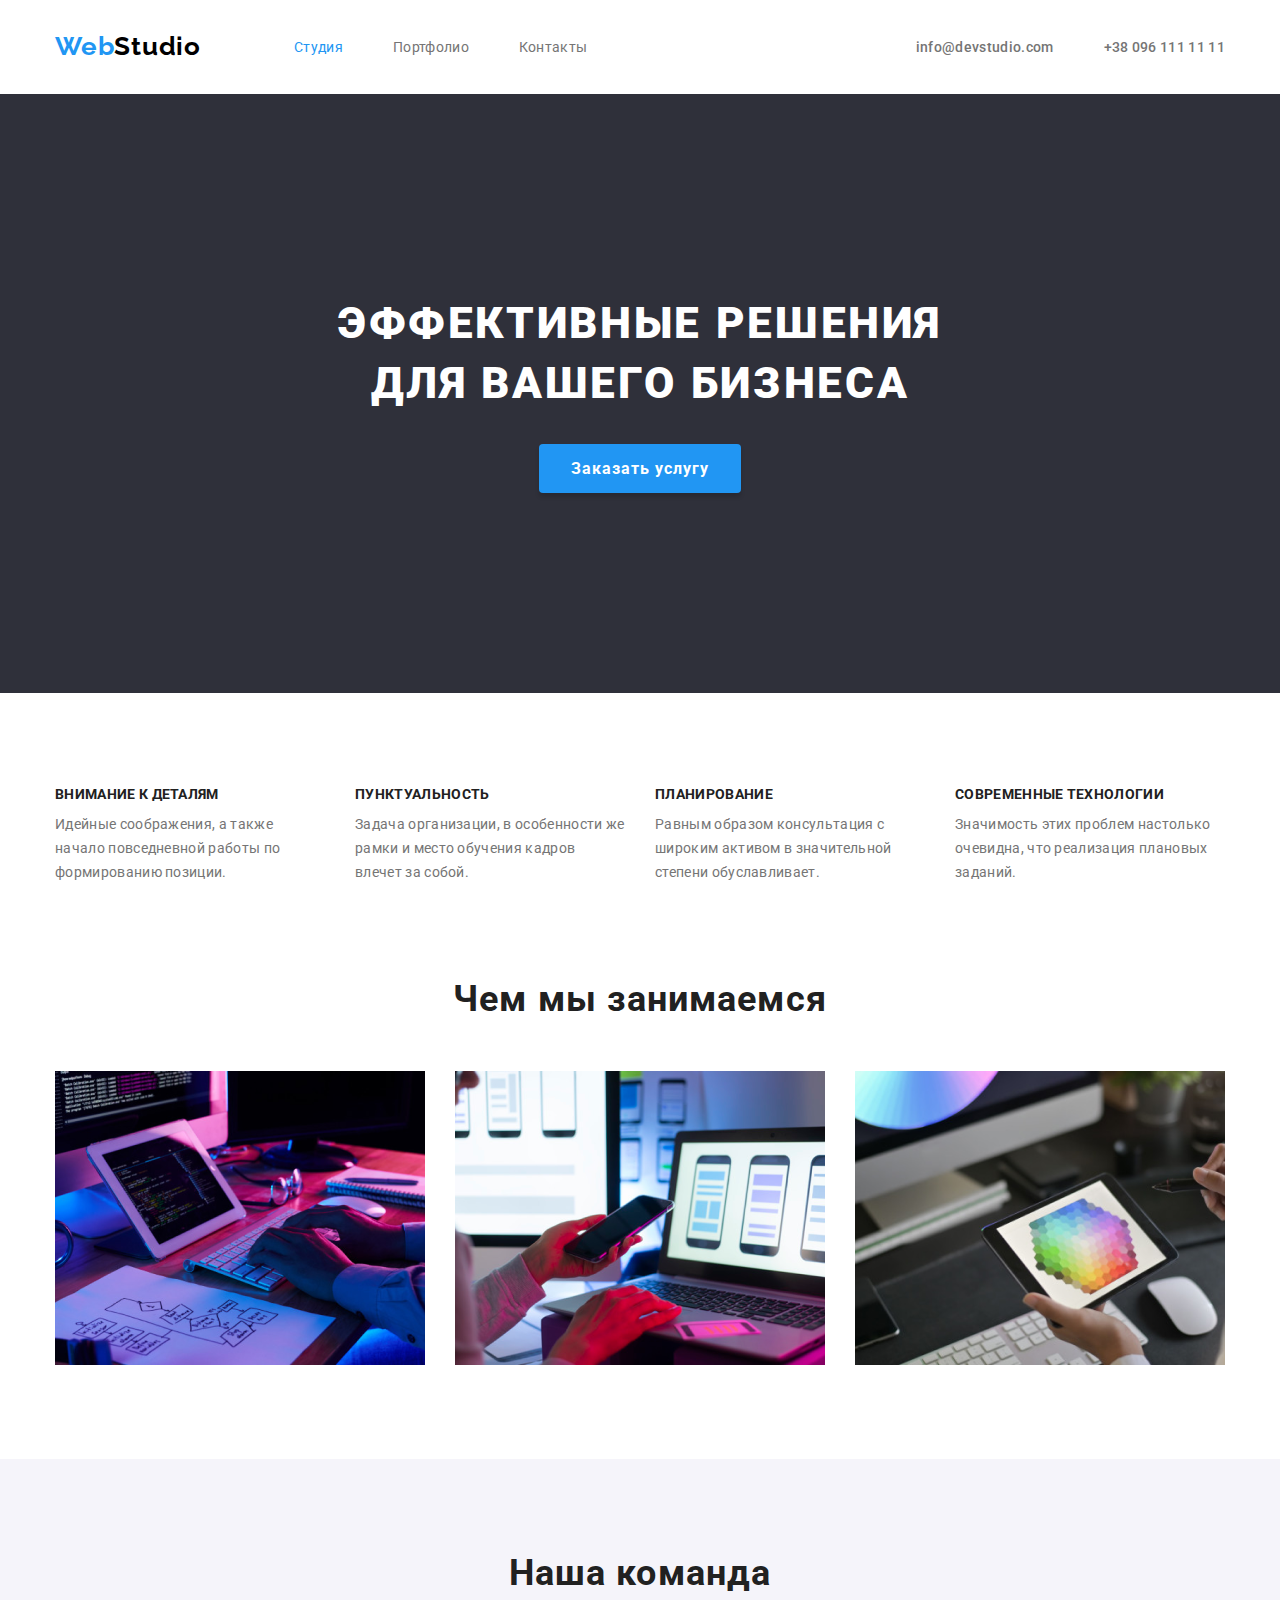
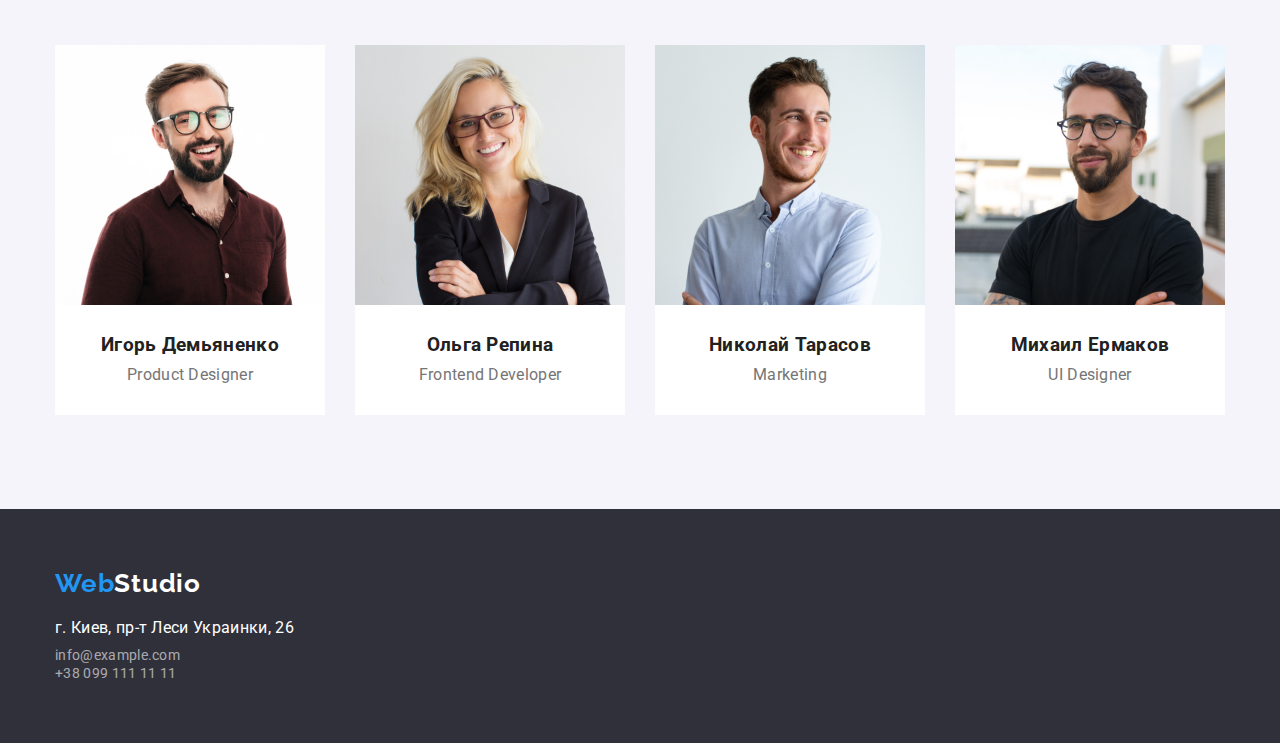
==== commit 64feff69: "Доделывает 3 домашку по всем параметрам (как мне кажется)" ====
--- a/index.html
+++ b/index.html
@@ -35,13 +35,15 @@
         <main>
             <!-- Герой -->
         <section class="hero">
-            <h1 class="hero-title">Эффективные решения <br> для вашего бизнеса</h1>
-            <div class="btn">
-                <a class="hero-button" href="">Заказать услугу</a>
+            <div class="hero-container">
+                <h1 class="hero-title">Эффективные решения <br> для вашего бизнеса</h1>
+                <div class="btn">
+                    <a class="hero-button" href="">Заказать услугу</a>
+                </div>
             </div>
         </section>
         <!-- Преимущества -->
-        <section class="section container">
+        <section class="advantage-section container">
                 <h2 class="advantages hidden">Наши преимущества</h2>
                 <ul class="advantage-list">
                     <li class="list">
--- a/css/style.css
+++ b/css/style.css
@@ -36,9 +36,17 @@
     line-height: 1.36;
     letter-spacing: 0.06em;
     text-transform: uppercase;
+    margin-right: auto;
+    margin-left: auto;
     color: var(--primary-bg-color);
     margin-top: 0;
     margin-bottom: 30px;
+}
+
+.hero-container {
+    width: 696px;
+    margin-right: auto;
+    margin-left: auto;
 }
 
 .hero-button { 
@@ -52,11 +60,17 @@
 
 /* Section */
 .section {
+    padding: 94px 0px;
+    /* padding-right: 10px;
+    padding-left: auto; */
+}
+
+.advantage-section {
     padding-top: 94px;
-    padding-right: 10px;
-    padding-left: auto;
-    outline: 2px;
-}
+    /* padding-right: 10px;
+    padding-left: auto; */
+    }       
+.section:first-child { padding-bottom: 0;}
 .title {
     margin: 0px 0px 10px;
 }
@@ -142,7 +156,7 @@
 .working {
     display: flex;
     padding: 0;
-    padding-bottom: 94px;
+    /* padding-bottom: 94px; */
     margin: 0;
 }
 .working .list:not(:last-child) {
@@ -217,7 +231,7 @@
     display: flex;
     justify-content: center;
     list-style: none;
-    margin: 0;
+    margin: 0px 0px 34px;
     padding: 0;
 }
 
@@ -225,14 +239,27 @@
     display: flex;
     flex-wrap: wrap;
     padding: 0px;
+    margin: 0;
     list-style: none;
-    margin: 34px 0px 0px;
-}
-
-.worklist {text-decoration: none;}
+
+}
+
+
+.worklist {
+    /* width: 370px; */
+    width: calc((100% - 30px * 2) / 3);
+    margin: 15px;
+    outline: 1px solid var(--border-color)
+    text-decoration: none;
+    /* margin-right: 30px; */
+}
+
+.worklist:nth-child(3n + 1) {
+    margin-left: 0;
+}
 
 .worklist:nth-child(3n) {
-    margin-right: 30px;
+    margin-right: 0;
 }
 
 .worklist:nth-last-child(-n+3) {
@@ -255,18 +282,8 @@
     margin: 4px 0px 20px 24px;
 }
 
-.worklist {
-    width: 370px;
-    /* width: calc((100%-60px) / 3.19); */
-    margin-bottom: 30px;
-    margin-right: 30px;
-    outline: 1px solid var(--border-color)
-    
-    /* margin-right: 30px; */
-}
-.worklist:nth-child(3n) {
-    margin-right: 0;
-}
+
+
 
 /* Контейнеры */
 
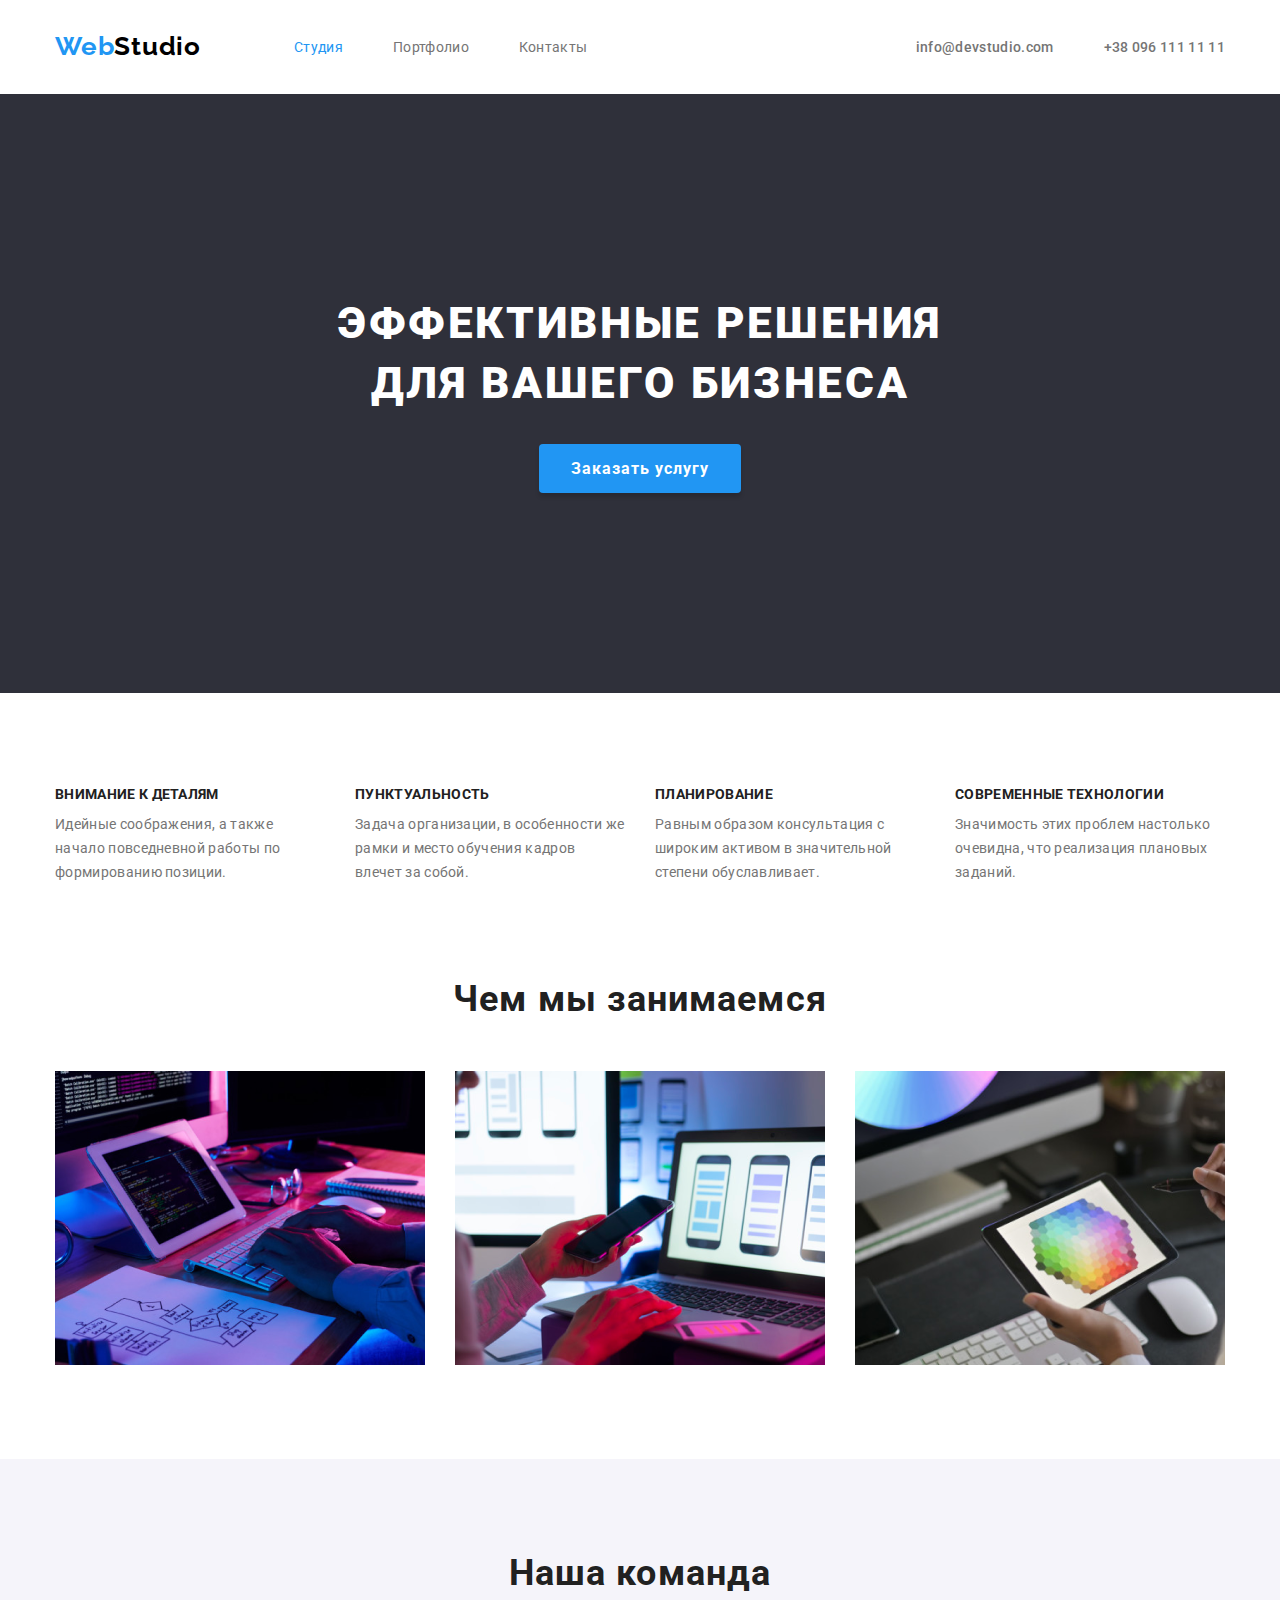
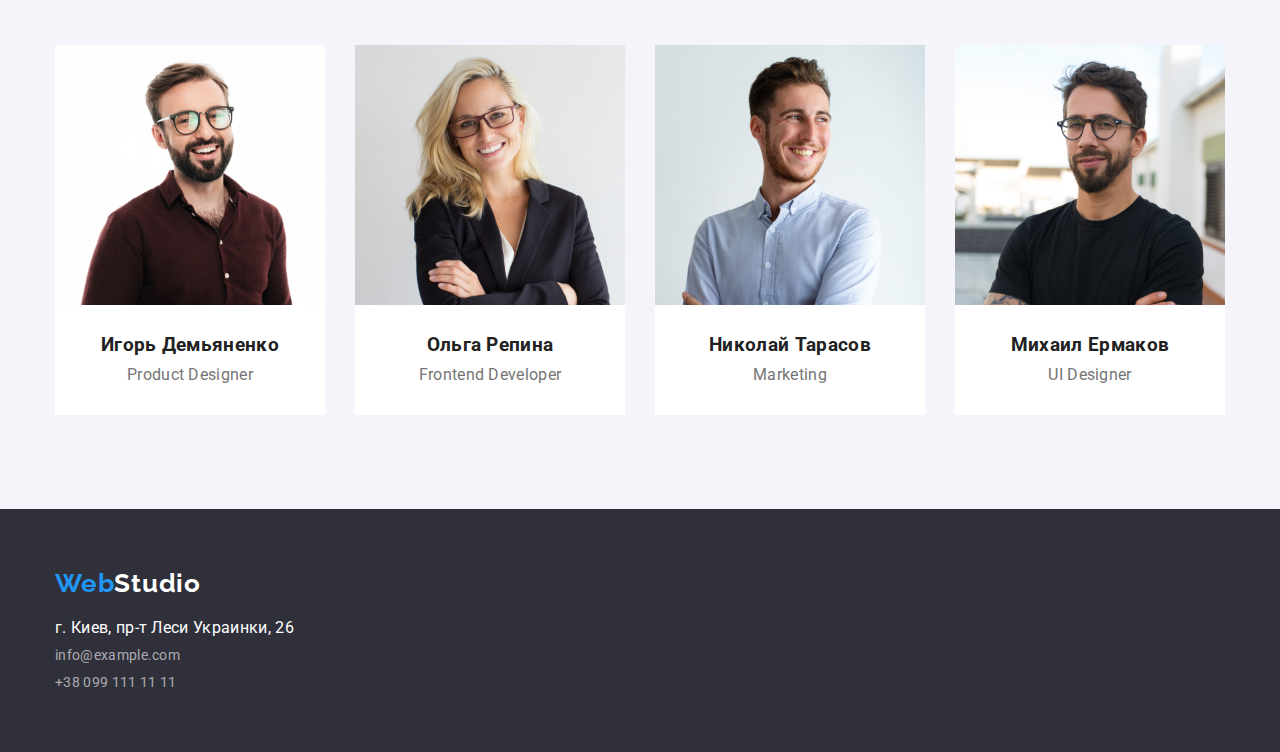
==== commit ae2eaf2b: "Вносит ФИНАЛЬНЫЕ корректировки в дз 3" ====
--- a/index.html
+++ b/index.html
@@ -43,7 +43,8 @@
             </div>
         </section>
         <!-- Преимущества -->
-        <section class="advantage-section container">
+        <section class="advantage-section">
+            <div class="container">    
                 <h2 class="advantages hidden">Наши преимущества</h2>
                 <ul class="advantage-list">
                     <li class="list">
@@ -63,10 +64,11 @@
                         <p class="text">Значимость этих проблем настолько очевидна, что реализация плановых заданий.</p>
                     </li>
                 </ul>
+            </div>
         </section>
         <!-- Чем мы занимаемся -->
-        <section class="section container">
-            <!-- <div class="container"> -->
+        <section class="section">
+            <div class="container">
                 <h2 class="section-title">Чем мы занимаемся</h2>
                 <ul class="working">
                     <li class="list">
@@ -79,7 +81,7 @@
                         <img class="working-img" src="./images/чем_мы_занимаемся_3.png" alt="планшет в руке человека на дисплее палитра цветов" width="370" />
                     </li>
                 </ul>
-            <!-- </div> -->
+            </div>
         </section>
         <!-- Наша команда -->
         <section class="section team">
@@ -88,23 +90,31 @@
                 <ul class="ul">
                     <li class="list">
                         <img src="./images/human_1.jpg" alt="фото Игоря" width="270" />
-                        <h3 class="team-member">Игорь Демьяненко</h3>
-                        <p class="position">Product Designer</p>
+                        <div class="team-item">
+                            <h3 class="team-member">Игорь Демьяненко</h3>
+                            <p class="position">Product Designer</p>
+                        </div>
                     </li>
                     <li class="list">
                         <img src="./images/human_2.jpg" alt="фото Ольги" width="270" />
-                        <h3 class="team-member">Ольга Репина</h3>
-                        <p class="position">Frontend Developer</p>
+                        <div class="team-item">
+                            <h3 class="team-member">Ольга Репина</h3>
+                            <p class="position">Frontend Developer</p>
+                        </div>    
                     </li>
                     <li class="list">
                         <img src="./images/human_3.jpg" alt="фото Николая" width="270" />
-                        <h3 class="team-member">Николай Тарасов</h3>
-                        <p  class="position">Marketing</p>
+                        <div class="team-item">
+                            <h3 class="team-member">Николай Тарасов</h3>
+                            <p  class="position">Marketing</p>
+                        </div>
                     </li>
                     <li class="list">
                         <img src="./images/human_4.jpg" alt="фото Михаила" width="270" />
-                        <h3 class="team-member">Михаил Ермаков</h3>
-                        <p  class="position">UI Designer</p>
+                        <div class="team-item">
+                            <h3 class="team-member">Михаил Ермаков</h3>
+                            <p  class="position">UI Designer</p>
+                        </div>
                     </li>
                 </ul>
             </div>
@@ -116,8 +126,11 @@
             <a href="#head" lang="en" class="footer-logo">Web<span class="studio-wh">Studio</span></a>
             <address>
                 <p class="footer-address">г. Киев, пр-т Леси Украинки, 26</p>
-                <a href="mailto:info@example.com" class="footer-contacts">info@example.com</a><br />
-                <a href="tel:+380991111111" class="footer-contacts">+38 099 111 11 11</a>
+                <p class="par">
+                    <a href="mailto:info@example.com" class="footer-contacts">info@example.com</a>
+                </p>
+                    <a href="tel:+380991111111" class="footer-contacts">+38 099 111 11 11</a>
+                    
             </address>
         </div> 
     </footer>
--- a/css/common.css
+++ b/css/common.css
@@ -125,7 +125,7 @@
 .footer-address { 
     color: var(--primary-bg-color);
     font-style: normal;
-    padding-bottom: 9px;
+    margin-bottom: 9px;
 }
 .footer-contacts {
     font-style: normal;
@@ -134,9 +134,12 @@
     line-height: 1.71px;
     text-decoration: none;
     color: rgba(255, 255, 255, 0.6);
+    
+}
+
+.par {
     margin-bottom: 9px;
 }
-
 .footer-contacts:last-child {
     margin: 0;
 }
--- a/css/style.css
+++ b/css/style.css
@@ -19,6 +19,7 @@
 .list 
 { list-style: none;
 color: var(--text-color)
+
  }
  
 
@@ -159,6 +160,10 @@
     /* padding-bottom: 94px; */
     margin: 0;
 }
+
+.working .list {
+    width: 370px;
+}
 .working .list:not(:last-child) {
     margin-right: 30px;
 }
@@ -179,24 +184,29 @@
     text-align: center;
 }
 
+.team-item {
+margin-bottom: 30px;
+margin-top: 30px;
+}
+
 .team-member { 
     color: var(--heading-color);
     margin: 0px 0px 10px;
-    margin-top: 30px;
+    /* margin-top: 30px; */
     margin-bottom: 10px;
 }
 
-.position {
+/* .position {
     padding-bottom: 30px;
-}
+} */
 
 
 
 /* Portfolio */
 
-.main-port {
+/* .main-port {
     padding-top: 94px;
-}
+} */
 .portfolio-link {
     display: inline-block;
     padding: 20;
@@ -241,9 +251,7 @@
     padding: 0px;
     margin: 0;
     list-style: none;
-
-}
-
+}
 
 .worklist {
     /* width: 370px; */
@@ -266,20 +274,25 @@
     margin-bottom: 0px;
 }
 
+.work-item {
+padding: 20px 24px;
+}
+
 .worklist-title {
     font-weight: 700;
     font-size: 18px;
     /* identical to box height, or 200% */
     letter-spacing: 0.06em;
     color: var(--heading-color);
-    margin: 20px 0px 0px 24px;
+    margin-bottom: 24px;
+    margin-top: 0;
 }
 .worklist-text {
     font-weight: 400;
     font-size: 16px;
     letter-spacing: 0.03em;
     color: var(--text-color);
-    margin: 4px 0px 20px 24px;
+    /* margin: 4px 0px 20px 24px; */
 }
 
 
@@ -298,7 +311,9 @@
     margin-left: auto;
     margin-right: auto;
     padding-bottom: 94px;
+    padding-top: 94px;
     width: 1170px;
+
 }
 .port-container:nth-last-child(-n+3) {
     margin-bottom: 0;
